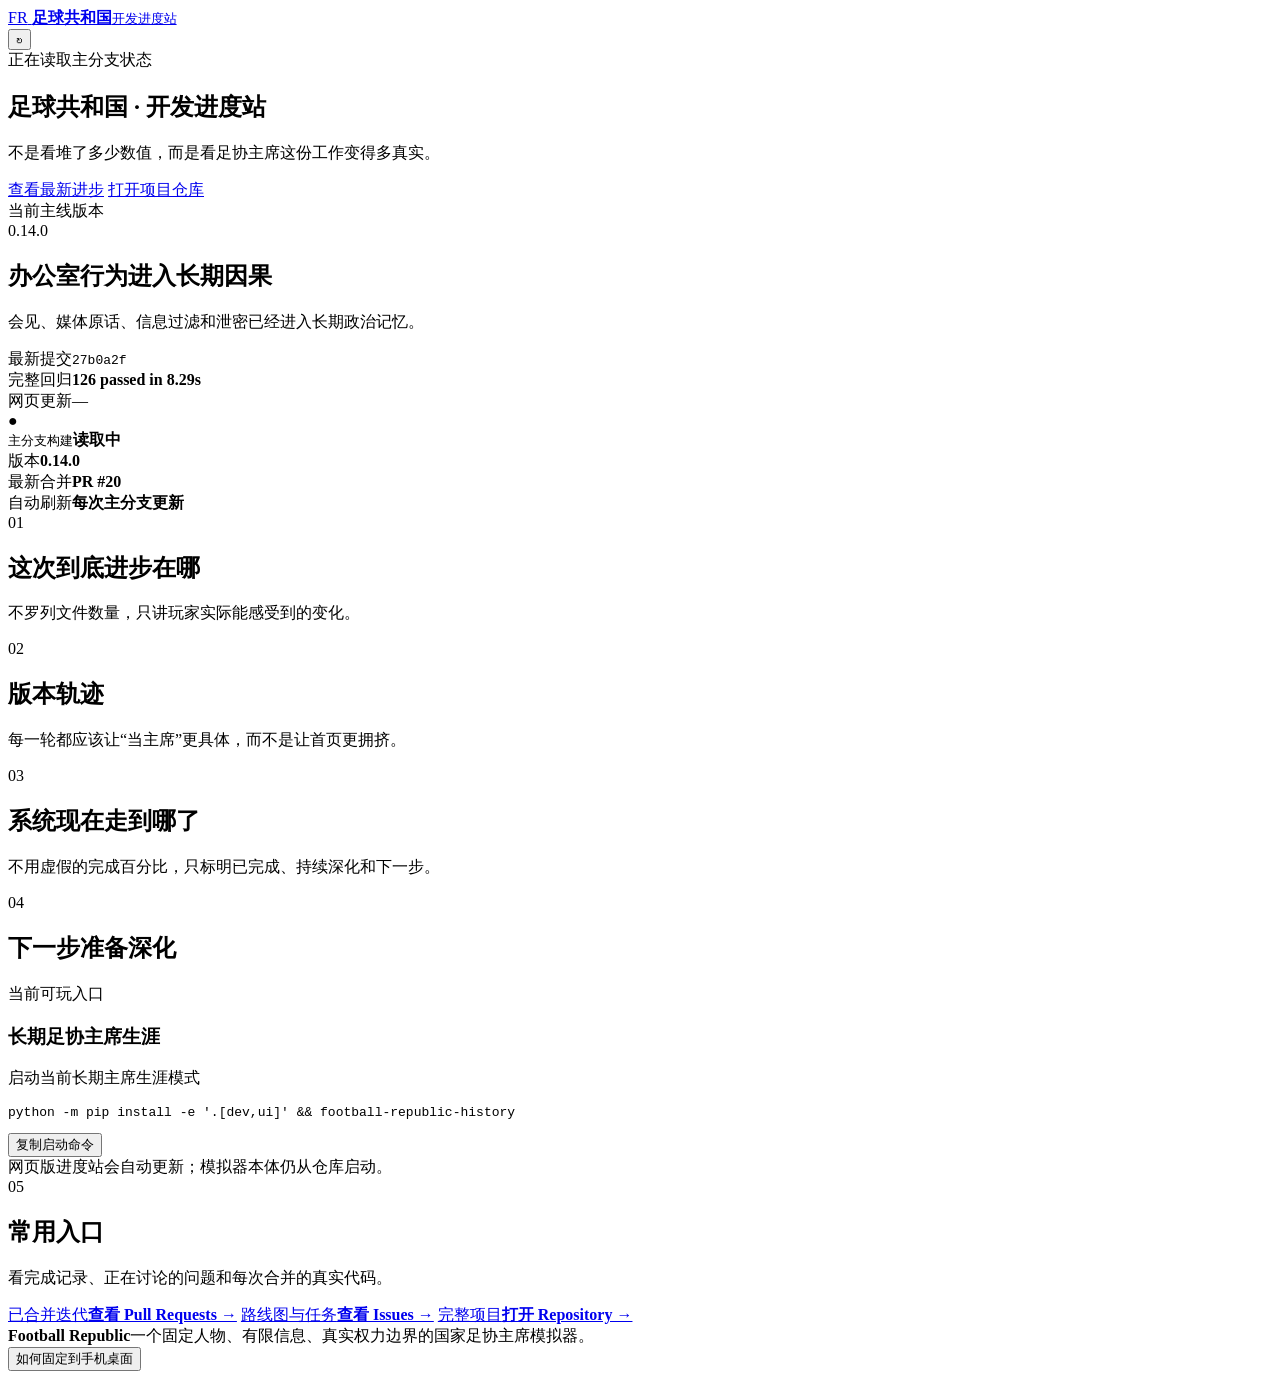
==== progress_site/index.html @ 82c47268 "feat: add mobile-first progress dashboard" ====
<!doctype html>
<html lang="zh-CN">
<head>
  <meta charset="utf-8">
  <meta name="viewport" content="width=device-width, initial-scale=1, viewport-fit=cover">
  <meta name="theme-color" content="#09131f">
  <meta name="description" content="Football Republic 足协主席模拟器开发进度站">
  <title>足球共和国 · 开发进度站</title>
  <link rel="icon" href="favicon.svg" type="image/svg+xml">
  <link rel="manifest" href="manifest.webmanifest">
  <link rel="stylesheet" href="styles.css">
</head>
<body>
  <div class="grain" aria-hidden="true"></div>
  <header class="topbar">
    <a class="brand" href="#top" aria-label="返回顶部">
      <span class="brand-mark">FR</span>
      <span><b>足球共和国</b><small>开发进度站</small></span>
    </a>
    <div class="top-actions">
      <button class="icon-button" id="refreshButton" type="button" aria-label="刷新进度">↻</button>
      <button class="install-button" id="installButton" type="button" hidden>固定到主屏幕</button>
    </div>
  </header>

  <main id="top">
    <section class="hero section-shell">
      <div class="hero-copy">
        <div class="eyebrow"><span class="live-dot"></span><span id="releaseLabel">正在读取主分支状态</span></div>
        <h1 id="siteTitle">足球共和国 · 开发进度站</h1>
        <p class="hero-lede" id="tagline">不是看堆了多少数值，而是看足协主席这份工作变得多真实。</p>
        <div class="hero-actions">
          <a class="primary-link" href="#latest">查看最新进步</a>
          <a class="secondary-link" id="repoLink" href="https://github.com/shengtenghou4-star/3">打开项目仓库</a>
        </div>
      </div>
      <aside class="release-card" aria-label="当前版本">
        <div class="release-kicker">当前主线版本</div>
        <div class="release-version" id="version">0.14.0</div>
        <h2 id="releaseTitle">办公室行为进入长期因果</h2>
        <p id="releaseSummary">会见、媒体原话、信息过滤和泄密已经进入长期政治记忆。</p>
        <div class="release-meta">
          <div><span>最新提交</span><code id="commit">27b0a2f</code></div>
          <div><span>完整回归</span><strong id="testSummary">126 passed in 8.29s</strong></div>
          <div><span>网页更新</span><time id="updatedAt">—</time></div>
        </div>
      </aside>
    </section>

    <section class="status-ribbon" aria-label="构建状态">
      <div class="section-shell status-grid">
        <div class="status-item"><span class="status-icon" id="buildIcon">●</span><div><small>主分支构建</small><b id="buildStatus">读取中</b></div></div>
        <div class="status-item"><span>版本</span><b id="ribbonVersion">0.14.0</b></div>
        <div class="status-item"><span>最新合并</span><b id="mergeReference">PR #20</b></div>
        <div class="status-item"><span>自动刷新</span><b>每次主分支更新</b></div>
      </div>
    </section>

    <section class="content-section section-shell" id="latest">
      <div class="section-heading">
        <div><span class="section-index">01</span><h2>这次到底进步在哪</h2></div>
        <p>不罗列文件数量，只讲玩家实际能感受到的变化。</p>
      </div>
      <div class="highlight-grid" id="highlightGrid"></div>
    </section>

    <section class="content-section dark-panel">
      <div class="section-shell">
        <div class="section-heading light">
          <div><span class="section-index">02</span><h2>版本轨迹</h2></div>
          <p>每一轮都应该让“当主席”更具体，而不是让首页更拥挤。</p>
        </div>
        <div class="timeline" id="timeline"></div>
      </div>
    </section>

    <section class="content-section section-shell">
      <div class="section-heading">
        <div><span class="section-index">03</span><h2>系统现在走到哪了</h2></div>
        <p>不用虚假的完成百分比，只标明已完成、持续深化和下一步。</p>
      </div>
      <div class="system-list" id="systemList"></div>
    </section>

    <section class="content-section planning-panel">
      <div class="section-shell planning-grid">
        <div>
          <div class="section-heading compact light">
            <div><span class="section-index">04</span><h2>下一步准备深化</h2></div>
          </div>
          <div class="next-list" id="nextList"></div>
        </div>
        <aside class="play-card">
          <div class="play-kicker">当前可玩入口</div>
          <h3>长期足协主席生涯</h3>
          <p id="playDescription">启动当前长期主席生涯模式</p>
          <pre><code id="playCommand">python -m pip install -e '.[dev,ui]' && football-republic-history</code></pre>
          <button id="copyCommand" type="button">复制启动命令</button>
          <div class="play-note">网页版进度站会自动更新；模拟器本体仍从仓库启动。</div>
        </aside>
      </div>
    </section>

    <section class="content-section section-shell">
      <div class="section-heading">
        <div><span class="section-index">05</span><h2>常用入口</h2></div>
        <p>看完成记录、正在讨论的问题和每次合并的真实代码。</p>
      </div>
      <nav class="link-grid" aria-label="项目入口">
        <a id="pullsLink" href="#"><span>已合并迭代</span><b>查看 Pull Requests →</b></a>
        <a id="issuesLink" href="#"><span>路线图与任务</span><b>查看 Issues →</b></a>
        <a id="repositoryLink" href="#"><span>完整项目</span><b>打开 Repository →</b></a>
      </nav>
    </section>
  </main>

  <footer>
    <div class="section-shell footer-inner">
      <div><b>Football Republic</b><span>一个固定人物、有限信息、真实权力边界的国家足协主席模拟器。</span></div>
      <button id="homeScreenHelp" type="button">如何固定到手机桌面</button>
    </div>
  </footer>

  <dialog id="installDialog">
    <button class="dialog-close" id="closeDialog" aria-label="关闭">×</button>
    <h2>把进度站固定到手机桌面</h2>
    <p>Android Chrome：打开浏览器菜单，选择“添加到主屏幕”或“安装应用”。</p>
    <p>iPhone Safari：点分享按钮，再选“添加到主屏幕”。</p>
    <p class="dialog-note">以后点图标就能直接看最新主分支、测试结果和本轮进展。</p>
  </dialog>

  <noscript>这个页面需要 JavaScript 才能读取最新进度。</noscript>
  <script src="app.js" defer></script>
</body>
</html>
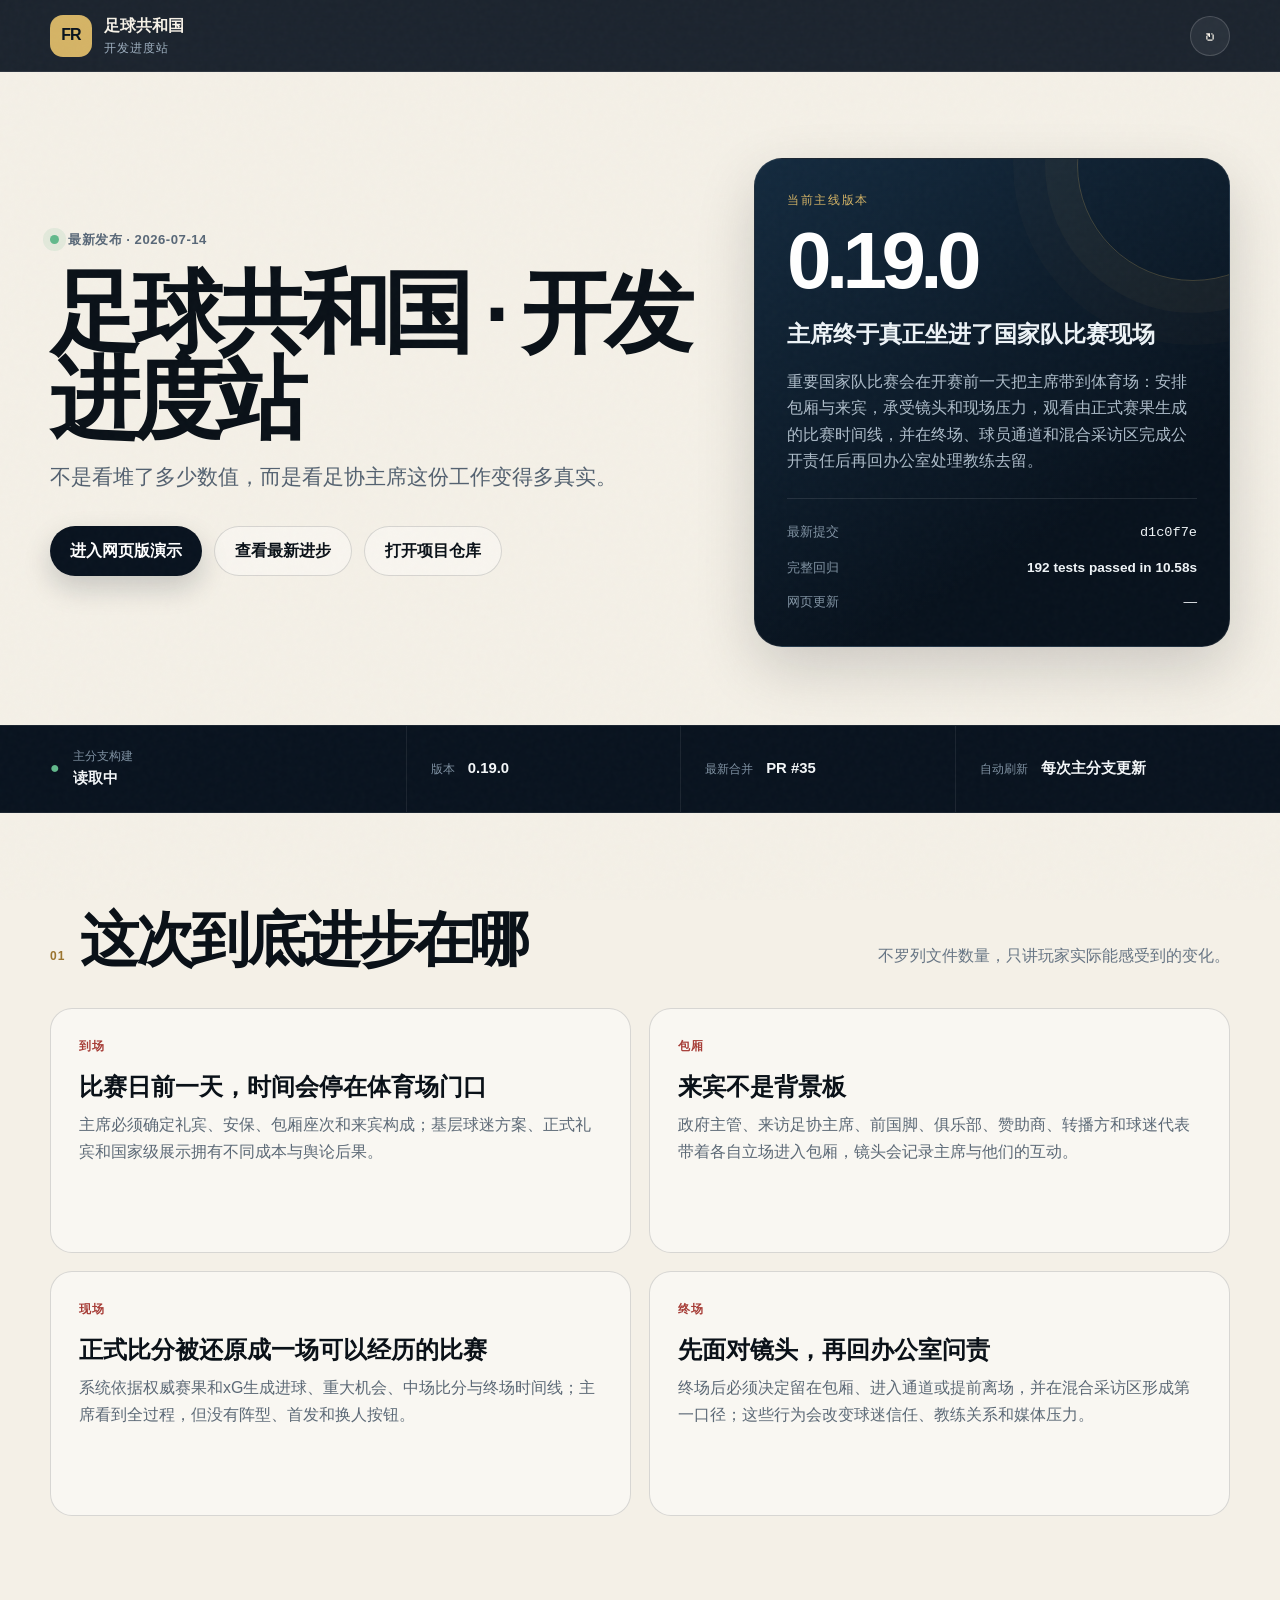
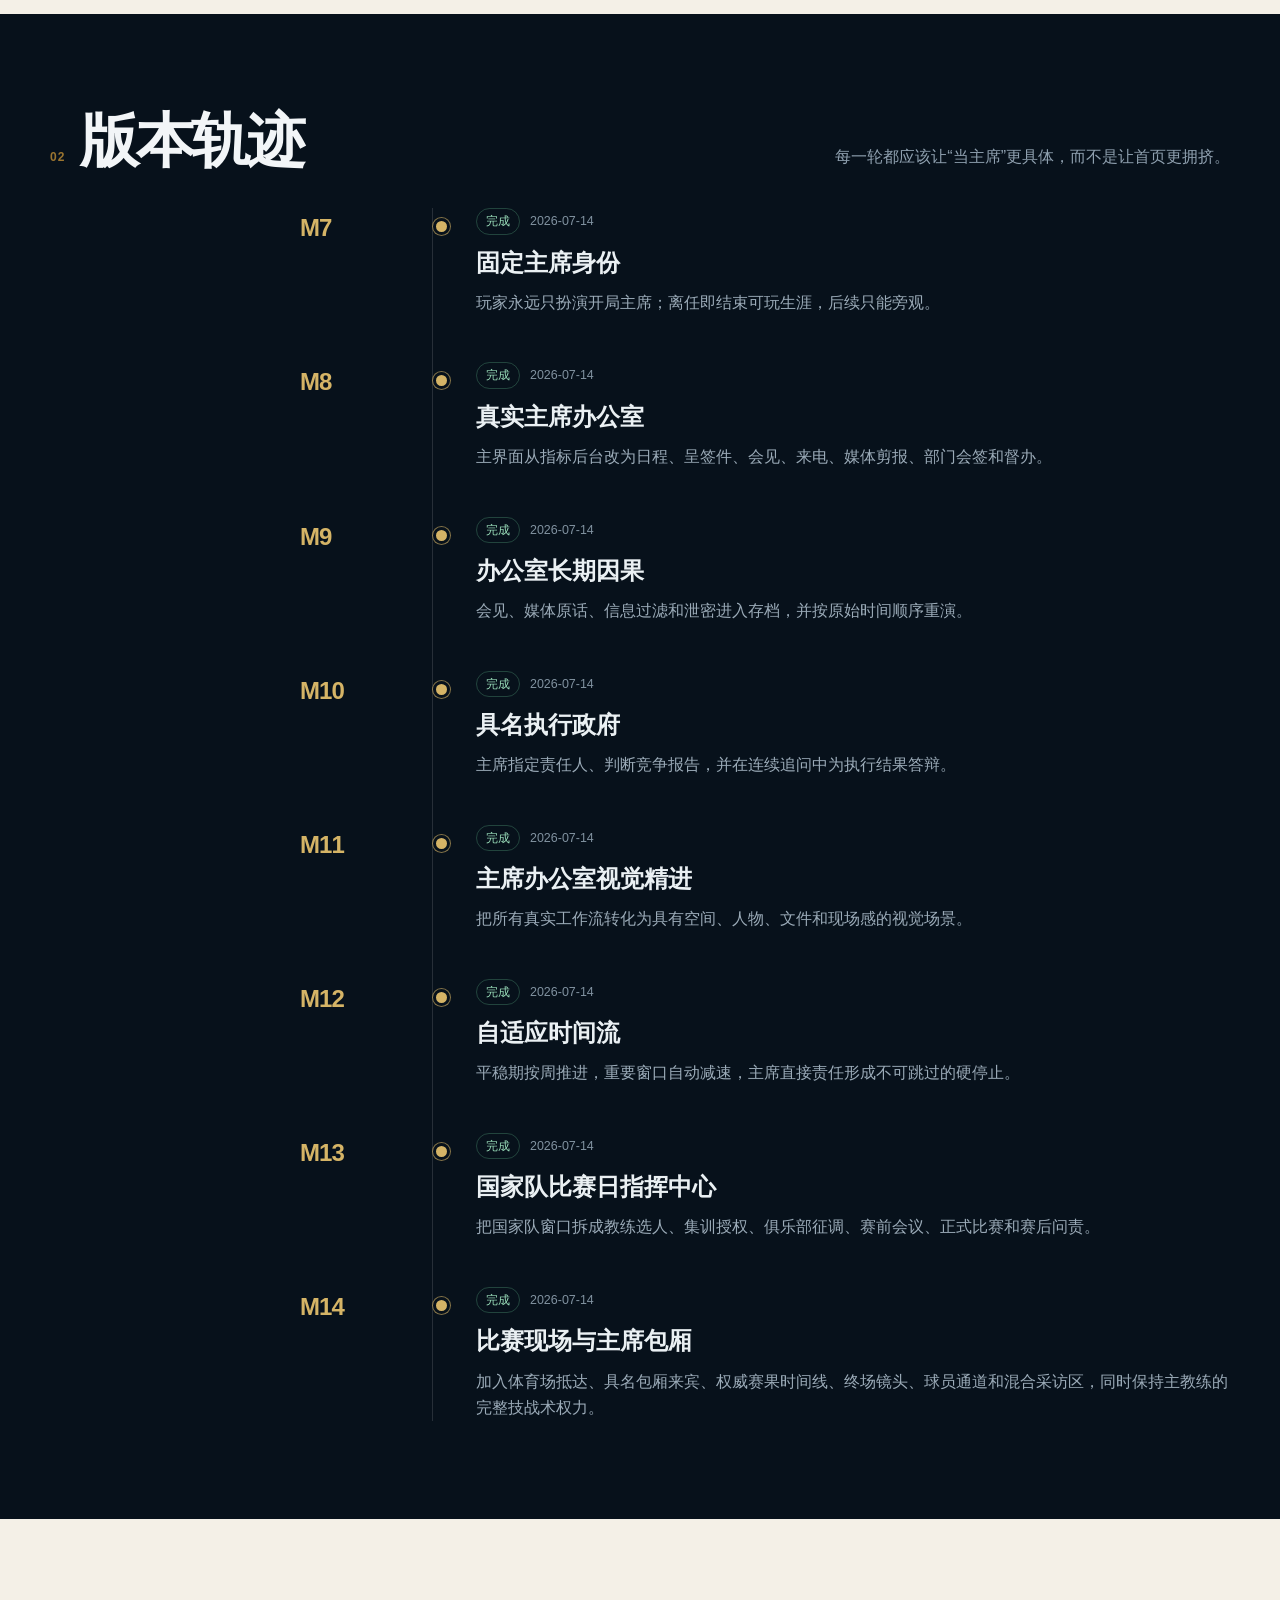
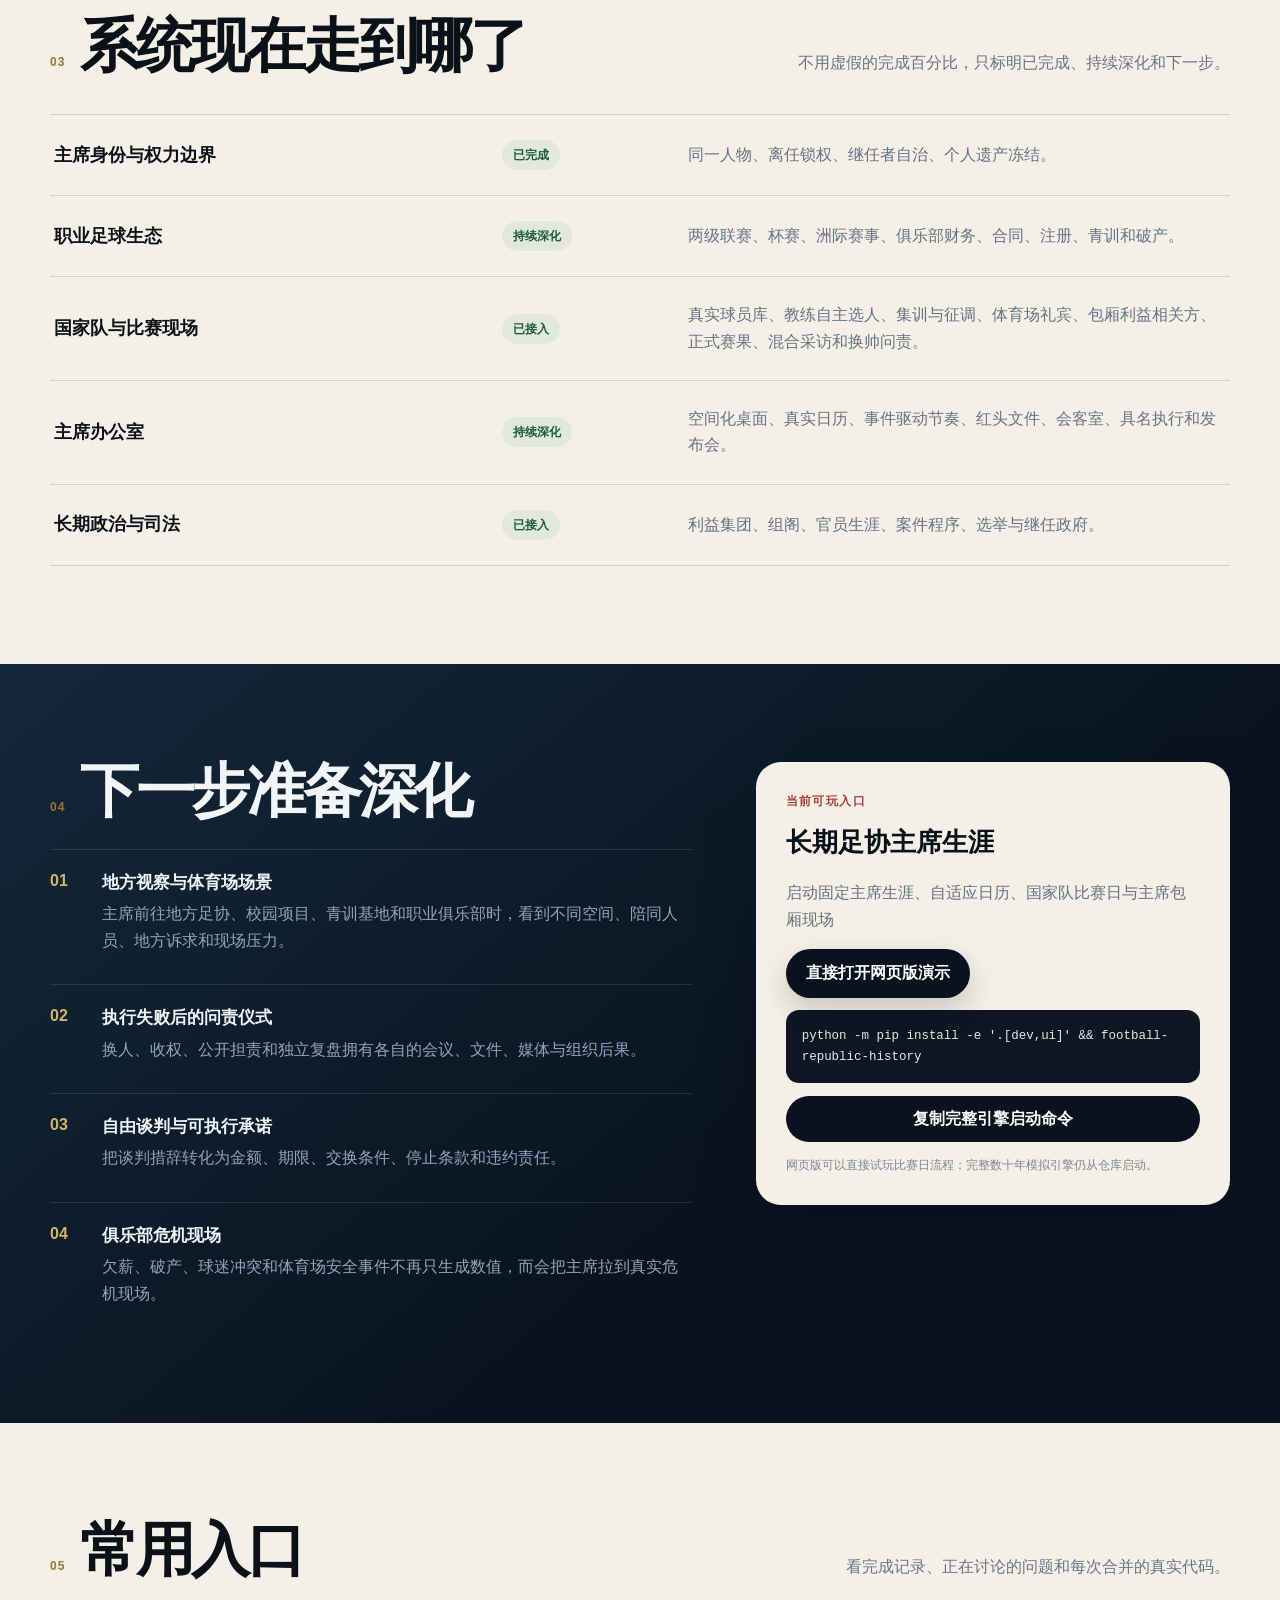
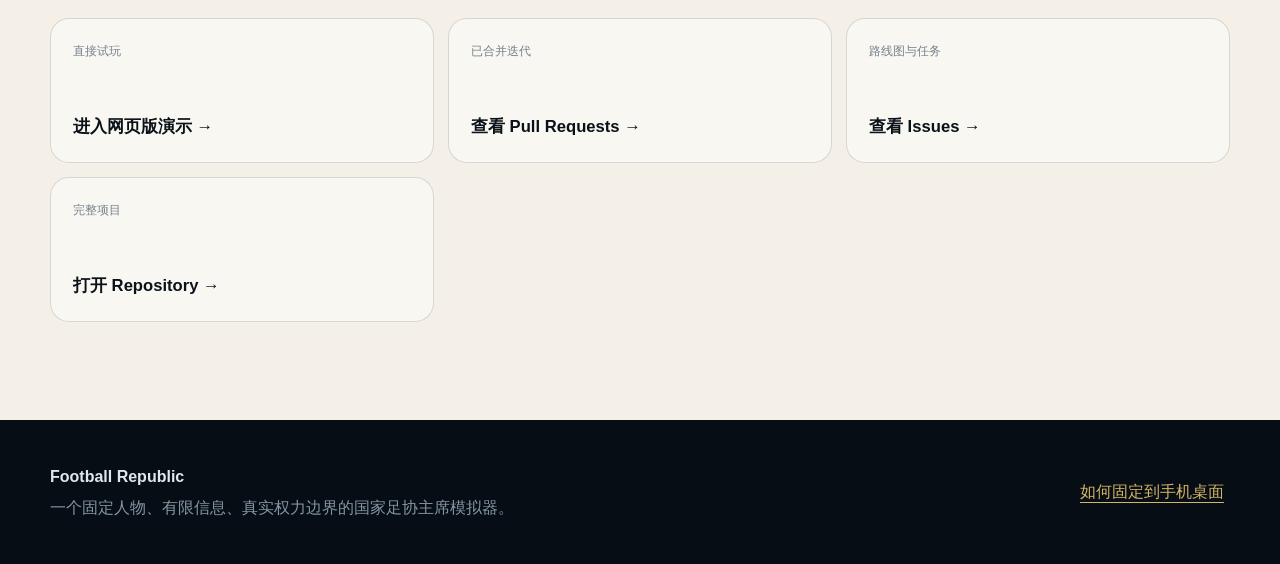
==== commit 52765721: "feat: link landing page to playable browser demo" ====
--- a/progress_site/index.html
+++ b/progress_site/index.html
@@ -30,7 +30,8 @@
         <h1 id="siteTitle">足球共和国 · 开发进度站</h1>
         <p class="hero-lede" id="tagline">不是看堆了多少数值，而是看足协主席这份工作变得多真实。</p>
         <div class="hero-actions">
-          <a class="primary-link" href="#latest">查看最新进步</a>
+          <a class="primary-link" href="game/">进入网页版演示</a>
+          <a class="secondary-link" href="#latest">查看最新进步</a>
           <a class="secondary-link" id="repoLink" href="https://github.com/shengtenghou4-star/3">打开项目仓库</a>
         </div>
       </div>
@@ -94,9 +95,10 @@
           <div class="play-kicker">当前可玩入口</div>
           <h3>长期足协主席生涯</h3>
           <p id="playDescription">启动当前长期主席生涯模式</p>
+          <a class="primary-link" href="game/">直接打开网页版演示</a>
           <pre><code id="playCommand">python -m pip install -e '.[dev,ui]' && football-republic-history</code></pre>
-          <button id="copyCommand" type="button">复制启动命令</button>
-          <div class="play-note">网页版进度站会自动更新；模拟器本体仍从仓库启动。</div>
+          <button id="copyCommand" type="button">复制完整引擎启动命令</button>
+          <div class="play-note">网页版可以直接试玩比赛日流程；完整数十年模拟引擎仍从仓库启动。</div>
         </aside>
       </div>
     </section>
@@ -107,6 +109,7 @@
         <p>看完成记录、正在讨论的问题和每次合并的真实代码。</p>
       </div>
       <nav class="link-grid" aria-label="项目入口">
+        <a href="game/"><span>直接试玩</span><b>进入网页版演示 →</b></a>
         <a id="pullsLink" href="#"><span>已合并迭代</span><b>查看 Pull Requests →</b></a>
         <a id="issuesLink" href="#"><span>路线图与任务</span><b>查看 Issues →</b></a>
         <a id="repositoryLink" href="#"><span>完整项目</span><b>打开 Repository →</b></a>
--- a/progress_site/styles.css
+++ b/progress_site/styles.css
@@ -0,0 +1,238 @@
+:root {
+  --ink: #0a1118;
+  --navy: #09131f;
+  --navy-2: #102234;
+  --paper: #f4f0e7;
+  --paper-2: #ebe4d7;
+  --gold: #d5b466;
+  --gold-deep: #9b7530;
+  --red: #a63c36;
+  --green: #62b98c;
+  --blue: #6aa8d8;
+  --muted: #788695;
+  --line: rgba(10, 17, 24, .14);
+  --radius: 22px;
+  --shadow: 0 22px 60px rgba(3, 9, 15, .16);
+}
+
+* { box-sizing: border-box; }
+html { scroll-behavior: smooth; }
+body {
+  margin: 0;
+  color: var(--ink);
+  background: var(--paper);
+  font-family: Inter, ui-sans-serif, -apple-system, BlinkMacSystemFont, "Segoe UI", "PingFang SC", "Microsoft YaHei", sans-serif;
+  line-height: 1.65;
+  -webkit-font-smoothing: antialiased;
+}
+button, a { font: inherit; }
+a { color: inherit; }
+button { cursor: pointer; }
+
+.grain {
+  position: fixed;
+  inset: 0;
+  pointer-events: none;
+  opacity: .035;
+  z-index: 100;
+  background-image: url("data:image/svg+xml,%3Csvg viewBox='0 0 180 180' xmlns='http://www.w3.org/2000/svg'%3E%3Cfilter id='n'%3E%3CfeTurbulence type='fractalNoise' baseFrequency='.9' numOctaves='2' stitchTiles='stitch'/%3E%3C/filter%3E%3Crect width='100%25' height='100%25' filter='url(%23n)' opacity='.65'/%3E%3C/svg%3E");
+}
+
+.section-shell {
+  width: min(1180px, calc(100% - 40px));
+  margin-inline: auto;
+}
+
+.topbar {
+  position: sticky;
+  top: 0;
+  z-index: 50;
+  min-height: 72px;
+  display: flex;
+  align-items: center;
+  justify-content: space-between;
+  padding: 12px max(20px, calc((100vw - 1180px) / 2));
+  color: #f7f2e8;
+  background: rgba(9, 19, 31, .92);
+  border-bottom: 1px solid rgba(255,255,255,.08);
+  backdrop-filter: blur(18px);
+}
+.brand { display: flex; align-items: center; gap: 12px; text-decoration: none; }
+.brand-mark {
+  width: 42px; height: 42px; display: grid; place-items: center;
+  color: var(--navy); background: var(--gold); border-radius: 13px;
+  font-weight: 900; letter-spacing: -.06em;
+}
+.brand b, .brand small { display: block; }
+.brand b { font-size: .98rem; }
+.brand small { color: #9fb0c0; font-size: .72rem; letter-spacing: .08em; }
+.top-actions { display: flex; gap: 9px; align-items: center; }
+.icon-button, .install-button {
+  border: 1px solid rgba(255,255,255,.16); color: #f7f2e8; background: rgba(255,255,255,.06);
+  border-radius: 999px; min-height: 40px; padding: 8px 15px;
+}
+.icon-button { width: 40px; padding: 0; font-size: 1.25rem; }
+.icon-button.rotating { animation: spin .7s linear infinite; }
+.install-button { border-color: rgba(213,180,102,.55); color: #f3d998; }
+@keyframes spin { to { transform: rotate(360deg); } }
+
+.hero {
+  display: grid;
+  grid-template-columns: 1.15fr .85fr;
+  gap: 60px;
+  align-items: center;
+  padding-top: 86px;
+  padding-bottom: 78px;
+}
+.eyebrow { display: flex; align-items: center; gap: 9px; color: #596878; font-size: .82rem; font-weight: 700; letter-spacing: .04em; text-transform: uppercase; }
+.live-dot { width: 9px; height: 9px; border-radius: 50%; background: var(--green); box-shadow: 0 0 0 7px rgba(98,185,140,.13); }
+.hero h1 { margin: 20px 0 18px; max-width: 780px; font-size: clamp(3rem, 7vw, 6.3rem); line-height: .96; letter-spacing: -.075em; }
+.hero-lede { max-width: 690px; margin: 0; color: #536170; font-size: clamp(1.06rem, 2vw, 1.34rem); }
+.hero-actions { display: flex; flex-wrap: wrap; gap: 12px; margin-top: 30px; }
+.primary-link, .secondary-link { display: inline-flex; align-items: center; min-height: 48px; padding: 11px 20px; border-radius: 999px; text-decoration: none; font-weight: 750; }
+.primary-link { color: #fff; background: var(--navy); box-shadow: 0 12px 28px rgba(9,19,31,.19); }
+.secondary-link { border: 1px solid var(--line); background: rgba(255,255,255,.34); }
+
+.release-card {
+  position: relative;
+  overflow: hidden;
+  padding: 32px;
+  color: #edf3f7;
+  background: linear-gradient(150deg, #142a3e 0%, #08121d 72%);
+  border: 1px solid rgba(255,255,255,.08);
+  border-radius: 28px;
+  box-shadow: var(--shadow);
+}
+.release-card::before { content: ""; position: absolute; width: 230px; height: 230px; right: -80px; top: -110px; border: 1px solid rgba(213,180,102,.25); border-radius: 50%; box-shadow: 0 0 0 32px rgba(213,180,102,.04), 0 0 0 64px rgba(213,180,102,.025); }
+.release-kicker { color: var(--gold); font-size: .74rem; letter-spacing: .14em; text-transform: uppercase; }
+.release-version { margin-top: 10px; color: #fff; font-size: clamp(3rem, 7vw, 5rem); font-weight: 850; letter-spacing: -.07em; line-height: 1; }
+.release-card h2 { margin: 14px 0 8px; font-size: 1.45rem; }
+.release-card > p { color: #aebdca; }
+.release-meta { display: grid; gap: 12px; margin-top: 24px; padding-top: 22px; border-top: 1px solid rgba(255,255,255,.1); }
+.release-meta div { display: flex; justify-content: space-between; gap: 18px; align-items: baseline; }
+.release-meta span { color: #8193a3; font-size: .8rem; }
+.release-meta code, .release-meta strong, .release-meta time { color: #eff4f7; font-size: .85rem; text-align: right; }
+
+.status-ribbon { color: #eaf0f4; background: var(--navy); border-block: 1px solid rgba(255,255,255,.07); }
+.status-grid { display: grid; grid-template-columns: 1.3fr repeat(3, 1fr); }
+.status-item { min-height: 86px; display: flex; align-items: center; gap: 13px; padding: 18px 24px; border-right: 1px solid rgba(255,255,255,.08); }
+.status-item:first-child { padding-left: 0; }
+.status-item:last-child { border-right: 0; }
+.status-item span, .status-item small { display: block; color: #7f91a2; font-size: .76rem; }
+.status-item b { display: block; color: #f4f7f9; font-size: .93rem; }
+.status-icon { color: var(--green)!important; font-size: 1rem!important; }
+.status-icon.failed { color: #ec726b!important; }
+
+.content-section { padding-top: 98px; padding-bottom: 98px; }
+.section-heading { display: flex; justify-content: space-between; gap: 30px; align-items: flex-end; margin-bottom: 38px; }
+.section-heading > div { display: flex; align-items: baseline; gap: 14px; }
+.section-heading h2 { margin: 0; font-size: clamp(2rem, 4.6vw, 3.7rem); letter-spacing: -.055em; line-height: 1; }
+.section-heading p { max-width: 470px; margin: 0; color: #677584; }
+.section-index { color: var(--gold-deep); font-size: .75rem; font-weight: 850; letter-spacing: .1em; }
+.section-heading.light h2 { color: #f2f5f7; }
+.section-heading.light p { color: #8fa0af; }
+.section-heading.compact { margin-bottom: 28px; }
+
+.highlight-grid { display: grid; grid-template-columns: repeat(2, minmax(0,1fr)); gap: 18px; }
+.highlight-card { min-height: 245px; padding: 28px; background: rgba(255,255,255,.46); border: 1px solid var(--line); border-radius: var(--radius); transition: transform .2s ease, box-shadow .2s ease; }
+.highlight-card:hover { transform: translateY(-4px); box-shadow: 0 18px 38px rgba(26,31,37,.09); }
+.highlight-label { color: var(--red); font-size: .72rem; font-weight: 850; letter-spacing: .13em; text-transform: uppercase; }
+.highlight-card h3 { margin: 17px 0 10px; font-size: 1.48rem; line-height: 1.25; }
+.highlight-card p { margin: 0; color: #5c6976; }
+
+.dark-panel { background: #07111b; }
+.timeline { position: relative; max-width: 930px; margin-left: auto; }
+.timeline::before { content: ""; position: absolute; left: 132px; top: 0; bottom: 0; width: 1px; background: rgba(255,255,255,.13); }
+.timeline-item { display: grid; grid-template-columns: 110px 1fr; gap: 48px; position: relative; padding: 0 0 46px; color: #eaf0f3; }
+.timeline-item:last-child { padding-bottom: 0; }
+.timeline-code { color: var(--gold); font-size: 1.5rem; font-weight: 850; letter-spacing: -.04em; }
+.timeline-body { position: relative; padding-left: 18px; }
+.timeline-body::before { content: ""; position: absolute; left: -25px; top: 10px; width: 11px; height: 11px; border: 3px solid #07111b; border-radius: 50%; background: var(--gold); box-shadow: 0 0 0 1px rgba(213,180,102,.6); }
+.timeline-meta { display: flex; flex-wrap: wrap; gap: 10px; align-items: center; color: #8192a0; font-size: .78rem; }
+.timeline-status { padding: 2px 9px; color: #9ce0bc; border: 1px solid rgba(98,185,140,.3); border-radius: 999px; }
+.timeline-body h3 { margin: 9px 0 7px; font-size: 1.48rem; }
+.timeline-body p { margin: 0; color: #9babb8; }
+
+.system-list { border-top: 1px solid var(--line); }
+.system-row { display: grid; grid-template-columns: 1.1fr 160px 1.4fr; gap: 26px; padding: 25px 4px; border-bottom: 1px solid var(--line); align-items: center; }
+.system-row h3 { margin: 0; font-size: 1.1rem; }
+.system-status { width: fit-content; padding: 5px 11px; color: #1d5c41; background: rgba(98,185,140,.13); border-radius: 999px; font-size: .76rem; font-weight: 780; }
+.system-row p { margin: 0; color: #657380; }
+
+.planning-panel { color: #edf3f6; background: linear-gradient(140deg, #13283a 0%, #09131f 63%); }
+.planning-grid { display: grid; grid-template-columns: 1.15fr .85fr; gap: 64px; align-items: start; }
+.next-list { display: grid; gap: 12px; }
+.next-item { display: grid; grid-template-columns: 38px 1fr; gap: 14px; padding: 18px 0; border-top: 1px solid rgba(255,255,255,.11); }
+.next-number { color: var(--gold); font-weight: 850; }
+.next-item h3 { margin: 0 0 5px; font-size: 1.08rem; }
+.next-item p { margin: 0; color: #94a5b3; }
+.play-card { padding: 30px; color: var(--ink); background: var(--paper); border-radius: 25px; box-shadow: var(--shadow); }
+.play-kicker { color: var(--red); font-size: .72rem; font-weight: 850; letter-spacing: .12em; text-transform: uppercase; }
+.play-card h3 { margin: 10px 0 6px; font-size: 1.65rem; }
+.play-card p { color: #65727f; }
+.play-card pre { overflow-x: auto; padding: 16px; color: #dfe9ef; background: #0c1721; border-radius: 13px; font-size: .78rem; white-space: pre-wrap; word-break: break-word; }
+.play-card button { width: 100%; min-height: 46px; border: 0; border-radius: 999px; color: #fff; background: var(--navy); font-weight: 800; }
+.play-card button.copied { background: #216844; }
+.play-note { margin-top: 13px; color: #7b8792; font-size: .78rem; }
+
+.link-grid { display: grid; grid-template-columns: repeat(3, 1fr); gap: 14px; }
+.link-grid a { min-height: 145px; display: flex; flex-direction: column; justify-content: space-between; padding: 22px; text-decoration: none; background: rgba(255,255,255,.44); border: 1px solid var(--line); border-radius: 19px; }
+.link-grid a:hover { border-color: rgba(155,117,48,.5); }
+.link-grid span { color: #74818c; font-size: .78rem; }
+.link-grid b { font-size: 1.04rem; }
+
+footer { color: #dfe7ec; background: #060d14; }
+.footer-inner { min-height: 145px; display: flex; justify-content: space-between; align-items: center; gap: 30px; }
+.footer-inner b, .footer-inner span { display: block; }
+.footer-inner span { max-width: 600px; color: #8395a3; margin-top: 5px; }
+.footer-inner button { color: var(--gold); background: transparent; border: 0; text-decoration: underline; text-underline-offset: 5px; }
+
+dialog { width: min(520px, calc(100% - 32px)); padding: 30px; color: var(--ink); background: var(--paper); border: 0; border-radius: 23px; box-shadow: 0 30px 90px rgba(0,0,0,.35); }
+dialog::backdrop { background: rgba(1,7,12,.72); backdrop-filter: blur(5px); }
+.dialog-close { float: right; width: 38px; height: 38px; border: 1px solid var(--line); border-radius: 50%; background: transparent; font-size: 1.3rem; }
+dialog h2 { margin: 10px 0 18px; font-size: 1.6rem; }
+.dialog-note { padding-top: 14px; color: #687684; border-top: 1px solid var(--line); }
+
+@media (max-width: 900px) {
+  .hero, .planning-grid { grid-template-columns: 1fr; gap: 35px; }
+  .hero { padding-top: 58px; }
+  .status-grid { grid-template-columns: repeat(2, 1fr); }
+  .status-item:nth-child(2) { border-right: 0; }
+  .status-item:nth-child(-n+2) { border-bottom: 1px solid rgba(255,255,255,.08); }
+  .highlight-grid { grid-template-columns: 1fr; }
+  .system-row { grid-template-columns: 1fr; gap: 10px; }
+  .link-grid { grid-template-columns: 1fr; }
+}
+
+@media (max-width: 640px) {
+  .section-shell { width: min(100% - 24px, 1180px); }
+  .topbar { min-height: 64px; padding-inline: 12px; }
+  .brand-mark { width: 38px; height: 38px; }
+  .brand small { display: none; }
+  .install-button { display: none!important; }
+  .hero { padding-top: 44px; padding-bottom: 48px; }
+  .hero h1 { font-size: clamp(2.8rem, 15vw, 4.7rem); }
+  .release-card { padding: 24px; }
+  .release-meta div { align-items: flex-start; }
+  .status-grid { width: 100%; grid-template-columns: 1fr 1fr; }
+  .status-item { min-height: 76px; padding: 14px 12px; }
+  .status-item:first-child { padding-left: 12px; }
+  .content-section { padding-top: 70px; padding-bottom: 70px; }
+  .section-heading { display: block; }
+  .section-heading > div { align-items: flex-start; }
+  .section-heading h2 { font-size: 2.4rem; }
+  .section-heading p { margin-top: 14px; }
+  .highlight-card { min-height: auto; padding: 23px; }
+  .timeline { margin-left: 0; }
+  .timeline::before { left: 20px; }
+  .timeline-item { grid-template-columns: 1fr; gap: 8px; padding-left: 48px; }
+  .timeline-code { font-size: .9rem; }
+  .timeline-body { padding-left: 0; }
+  .timeline-body::before { left: -34px; top: -27px; }
+  .play-card { padding: 23px; }
+  .footer-inner { align-items: flex-start; flex-direction: column; justify-content: center; padding-block: 30px; }
+}
+
+@media (prefers-reduced-motion: reduce) {
+  *, *::before, *::after { scroll-behavior: auto!important; animation-duration: .01ms!important; animation-iteration-count: 1!important; transition-duration: .01ms!important; }
+}
